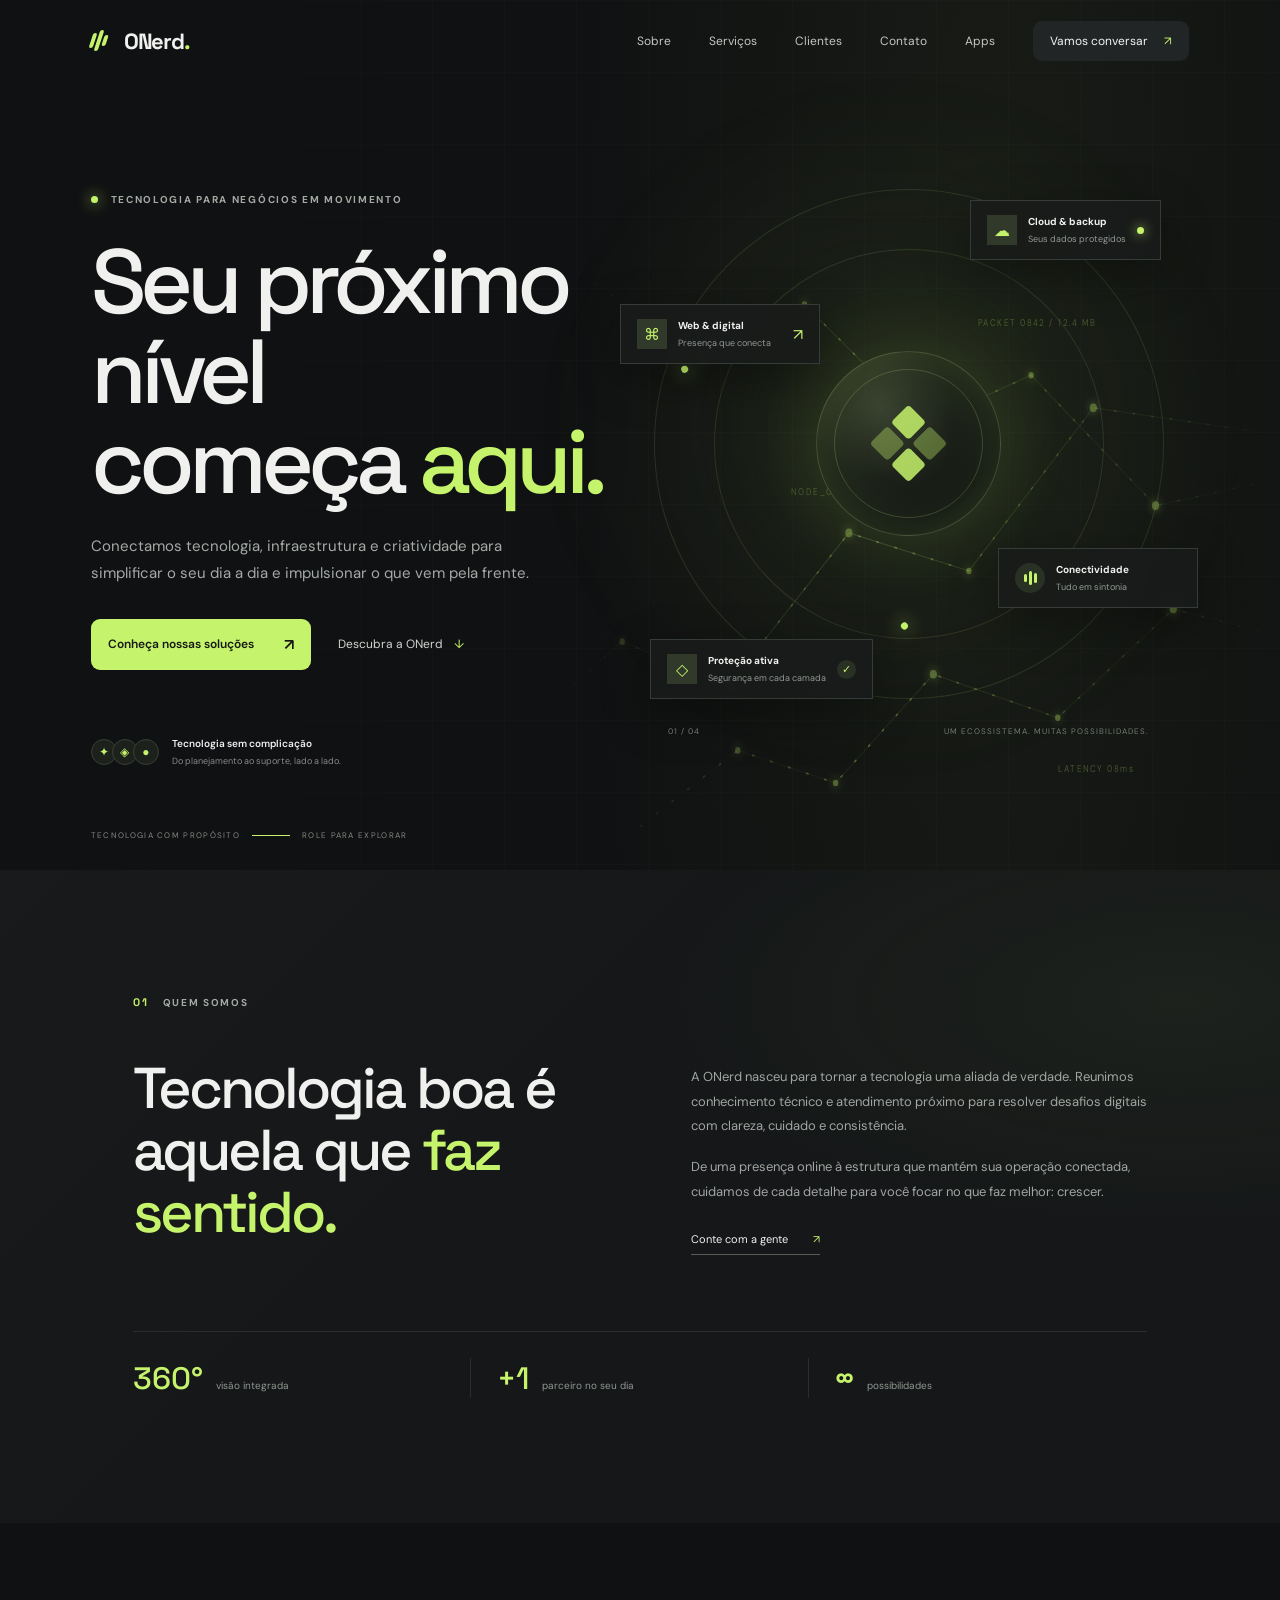
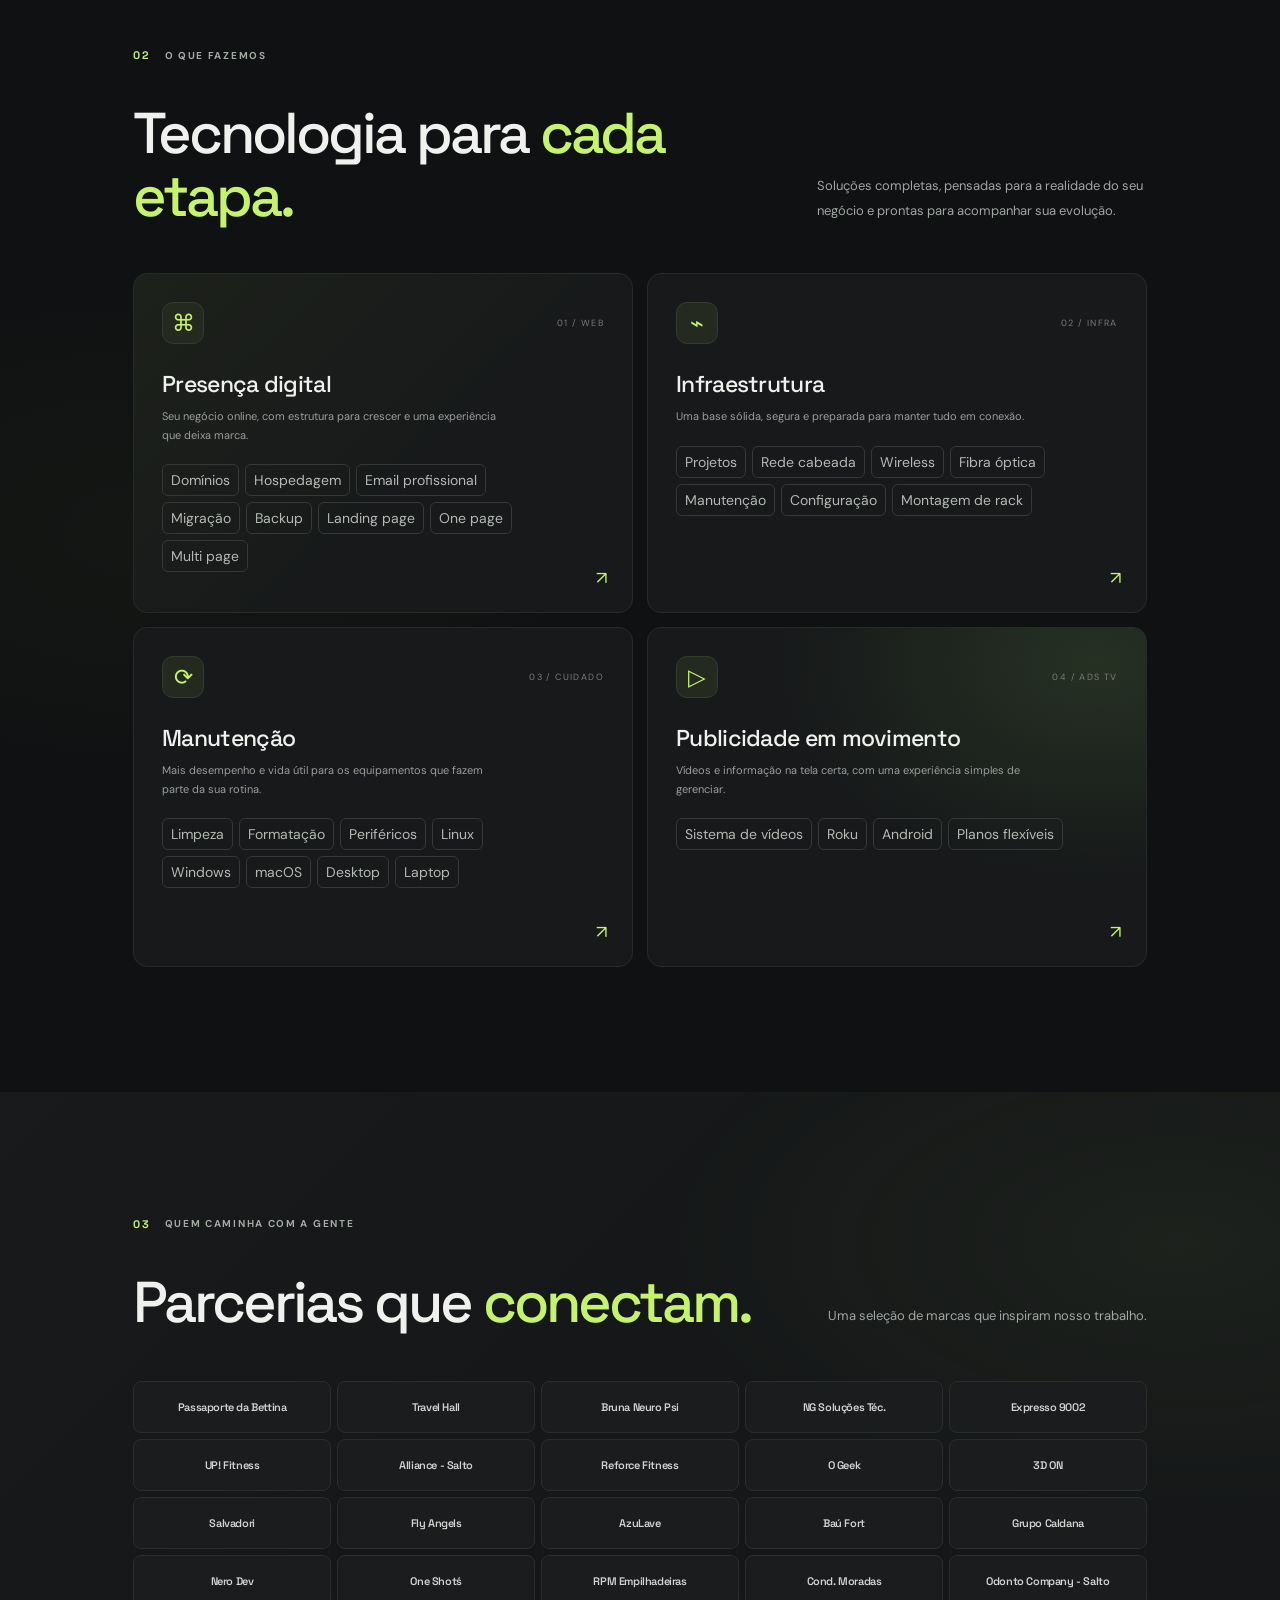
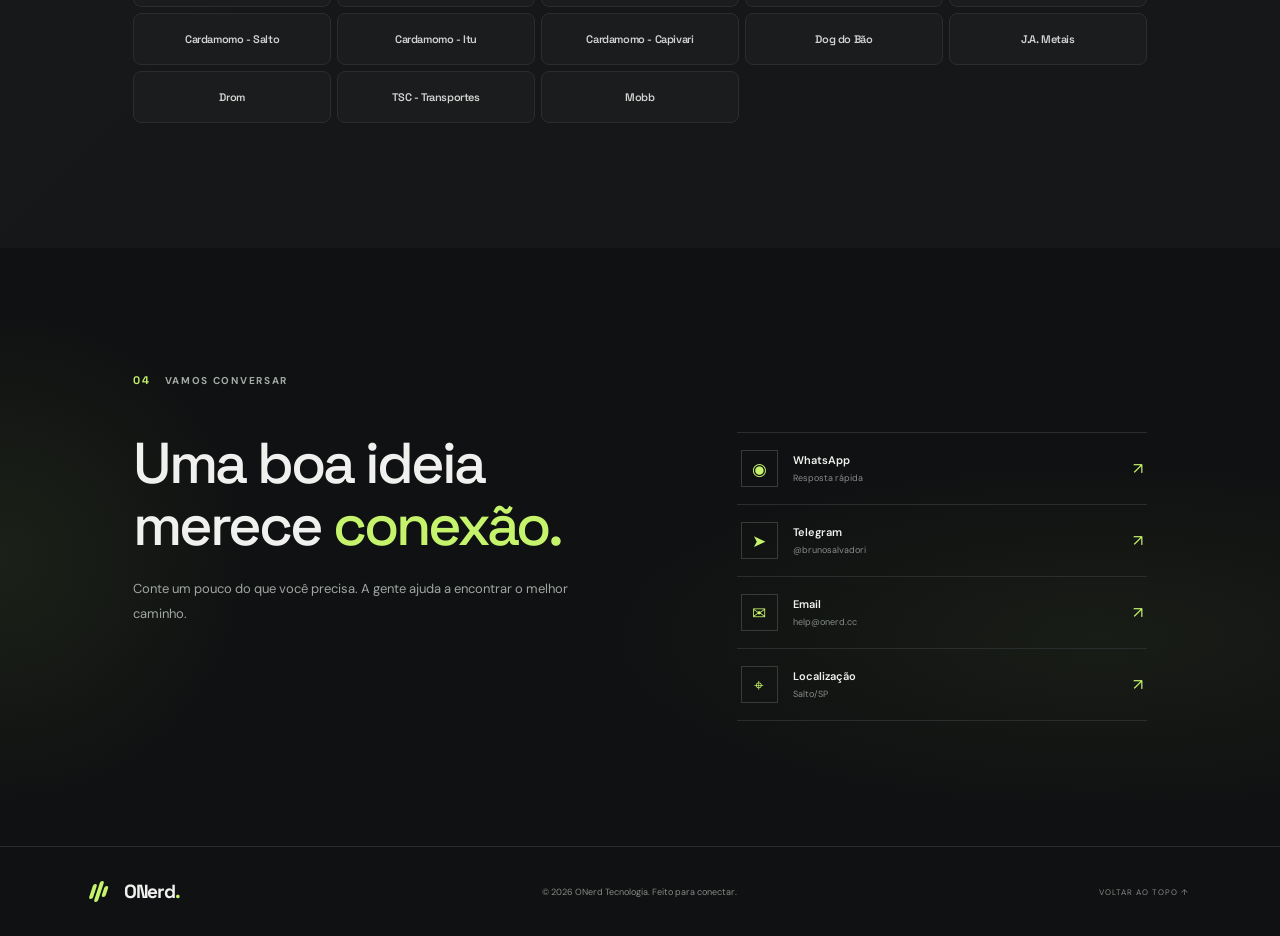
==== index.html @ a885a253 "." ====
<!doctype html>
<html lang="pt-BR">
<head>
  <meta charset="utf-8">
  <meta name="viewport" content="width=device-width, initial-scale=1">
  <meta name="theme-color" content="#101112">
  <meta name="description" content="ONerd conecta tecnologia, infraestrutura e criatividade para impulsionar o seu negócio.">
  <title>ONerd — tecnologia que move</title>
  <link rel="preconnect" href="https://fonts.googleapis.com">
  <link rel="preconnect" href="https://fonts.gstatic.com" crossorigin>
  <link href="https://fonts.googleapis.com/css2?family=DM+Sans:wght@400;500;600;700&family=Space+Grotesk:wght@400;500;600;700&display=swap" rel="stylesheet">
  <link rel="stylesheet" href="styles.css">
</head>
<body>
  <header class="header" id="topo">
    <a class="brand" href="#topo" aria-label="ONerd, início"><span class="brand-mark"><i></i><i></i><i></i></span><span>ONerd<span class="brand-dot">.</span></span></a>
    <button class="menu-toggle" aria-label="Abrir menu" aria-expanded="false"><span></span><span></span></button>
    <nav class="nav" aria-label="Navegação principal">
      <a href="#sobre">Sobre</a><a href="#servicos">Serviços</a><a href="#clientes">Clientes</a><a href="#contato">Contato</a><a href="apps.html">Apps</a>
      <a class="nav-cta" href="#contato">Vamos conversar <span>↗</span></a>
    </nav>
  </header>

  <main>
    <section class="hero">
      <div class="hero-grid"></div><div class="hero-glow"></div>
      <div class="hero-data" aria-hidden="true">
        <svg viewBox="0 0 1440 800" preserveAspectRatio="none">
          <defs><linearGradient id="data-line" x1="0" x2="1"><stop offset="0" stop-color="#c5f36b" stop-opacity="0"/><stop offset=".48" stop-color="#c5f36b" stop-opacity=".7"/><stop offset="1" stop-color="#c5f36b" stop-opacity="0"/></linearGradient></defs>
          <path class="data-path path-a" d="M560 690 L700 590 L820 630 L955 490 L1090 525 L1230 375 L1440 400"/>
          <path class="data-path path-b" d="M650 250 L790 330 L905 280 L1040 390 L1160 345 L1300 465 L1440 440"/>
          <path class="data-path path-c" d="M720 760 L830 690 L940 720 L1050 620 L1190 660 L1320 560 L1440 585"/>
          <path class="data-path data-dash" d="M560 690 L700 590 L820 630 L955 490 L1090 525 L1230 375 L1440 400 M650 250 L790 330 L905 280 L1040 390 L1160 345 L1300 465 L1440 440 M720 760 L830 690 L940 720 L1050 620 L1190 660 L1320 560 L1440 585"/>
          <g class="data-nodes"><circle cx="700" cy="590" r="3"/><circle cx="820" cy="630" r="3"/><circle cx="955" cy="490" r="4"/><circle cx="1090" cy="525" r="3"/><circle cx="1230" cy="375" r="4"/><circle cx="790" cy="330" r="3"/><circle cx="905" cy="280" r="3"/><circle cx="1040" cy="390" r="4"/><circle cx="1160" cy="345" r="3"/><circle cx="1300" cy="465" r="4"/><circle cx="830" cy="690" r="3"/><circle cx="940" cy="720" r="3"/><circle cx="1050" cy="620" r="4"/><circle cx="1190" cy="660" r="3"/><circle cx="1320" cy="560" r="4"/></g>
          <text x="1100" y="300">PACKET 0842  /  12.4 MB</text><text x="890" y="455">NODE_07  •  CONNECTED</text><text x="1190" y="710">LATENCY  08ms</text>
        </svg>
      </div>
      <div class="hero-content">
        <div class="eyebrow"><span class="live-dot"></span> TECNOLOGIA PARA NEGÓCIOS EM MOVIMENTO</div>
        <h1>Seu próximo nível<br>começa <span>aqui.</span></h1>
        <p>Conectamos tecnologia, infraestrutura e criatividade para simplificar o seu dia a dia e impulsionar o que vem pela frente.</p>
        <div class="hero-actions"><a class="button button-primary" href="#servicos">Conheça nossas soluções <span>↗</span></a><a class="text-link" href="#sobre">Descubra a ONerd <span>↓</span></a></div>
        <div class="hero-proof"><div class="avatar-stack"><span>✦</span><span>◈</span><span>●</span></div><div><strong>Tecnologia sem complicação</strong><small>Do planejamento ao suporte, lado a lado.</small></div></div>
      </div>
      <div class="hero-visual" aria-hidden="true">
        <div class="orbit orbit-one"></div><div class="orbit orbit-two"></div>
        <div class="visual-core"><div class="core-ring"></div><div class="core-symbol"><i></i><i></i><i></i><i></i></div></div>
        <div class="float-card card-web"><div class="mini-icon">⌘</div><div><b>Web & digital</b><small>Presença que conecta</small></div><span class="card-arrow">↗</span></div>
        <div class="float-card card-network"><div class="signal"><i></i><i></i><i></i></div><div><b>Conectividade</b><small>Tudo em sintonia</small></div></div>
        <div class="float-card card-cloud"><div class="mini-icon">☁</div><div><b>Cloud & backup</b><small>Seus dados protegidos</small></div><span class="status-dot"></span></div>
        <div class="float-card card-security"><div class="mini-icon">◇</div><div><b>Proteção ativa</b><small>Segurança em cada camada</small></div><span class="status-check">✓</span></div>
        <div class="visual-caption"><span>01 / 04</span><span>UM ECOSSISTEMA. MUITAS POSSIBILIDADES.</span></div>
      </div>
      <div class="hero-bottom"><span>TECNOLOGIA COM PROPÓSITO</span><span class="scroll-line"></span><span>ROLE PARA EXPLORAR</span></div>
    </section>

    <section class="about section" id="sobre">
      <div class="section-kicker"><span>01</span> QUEM SOMOS</div>
      <div class="about-layout"><div><h2>Tecnologia boa é aquela que <em>faz sentido.</em></h2></div><div class="about-copy"><p>A ONerd nasceu para tornar a tecnologia uma aliada de verdade. Reunimos conhecimento técnico e atendimento próximo para resolver desafios digitais com clareza, cuidado e consistência.</p><p>De uma presença online à estrutura que mantém sua operação conectada, cuidamos de cada detalhe para você focar no que faz melhor: crescer.</p><a class="under-link" href="#contato">Conte com a gente <span>↗</span></a></div></div>
      <div class="stats"><div><strong>360°</strong><span>visão integrada</span></div><div><strong>+1</strong><span>parceiro no seu dia</span></div><div><strong>∞</strong><span>possibilidades</span></div></div>
    </section>

    <section class="services section" id="servicos">
      <div class="section-kicker"><span>02</span> O QUE FAZEMOS</div>
      <div class="section-heading"><h2>Tecnologia para <em>cada etapa.</em></h2><p>Soluções completas, pensadas para a realidade do seu negócio e prontas para acompanhar sua evolução.</p></div>
      <div class="service-grid">
        <article class="service-card service-featured"><div class="service-top"><span class="service-icon">⌘</span><span class="service-index">01 / WEB</span></div><h3>Presença digital</h3><p>Seu negócio online, com estrutura para crescer e uma experiência que deixa marca.</p><div class="tag-list"><span>Domínios</span><span>Hospedagem</span><span>Email profissional</span><span>Migração</span><span>Backup</span><span>Landing page</span><span>One page</span><span>Multi page</span></div><a href="web.html" aria-label="Saiba mais sobre presença digital">↗</a></article>
        <article class="service-card"><div class="service-top"><span class="service-icon">⌁</span><span class="service-index">02 / INFRA</span></div><h3>Infraestrutura</h3><p>Uma base sólida, segura e preparada para manter tudo em conexão.</p><div class="tag-list"><span>Projetos</span><span>Rede cabeada</span><span>Wireless</span><span>Fibra óptica</span><span>Manutenção</span><span>Configuração</span><span>Montagem de rack</span></div><a href="infra.html" aria-label="Saiba mais sobre infraestrutura">↗</a></article>
        <article class="service-card"><div class="service-top"><span class="service-icon">⟳</span><span class="service-index">03 / CUIDADO</span></div><h3>Manutenção</h3><p>Mais desempenho e vida útil para os equipamentos que fazem parte da sua rotina.</p><div class="tag-list"><span>Limpeza</span><span>Formatação</span><span>Periféricos</span><span>Linux</span><span>Windows</span><span>macOS</span><span>Desktop</span><span>Laptop</span></div><a href="manutencao.html" aria-label="Saiba mais sobre manutenção">↗</a></article>
        <article class="service-card service-media"><div class="service-top"><span class="service-icon">▷</span><span class="service-index">04 / ADS TV</span></div><h3>Publicidade em movimento</h3><p>Vídeos e informação na tela certa, com uma experiência simples de gerenciar.</p><div class="tag-list"><span>Sistema de vídeos</span><span>Roku</span><span>Android</span><span>Planos flexíveis</span></div><a href="ads-tv.html" aria-label="Saiba mais sobre publicidade em movimento">↗</a></article>
      </div>
    </section>

    <section class="clients section" id="clientes">
      <div class="section-kicker"><span>03</span> QUEM CAMINHA COM A GENTE</div>
      <div class="clients-heading"><h2>Parcerias que <em>conectam.</em></h2><p>Uma seleção de marcas que inspiram nosso trabalho.</p></div>
      <div class="client-grid" aria-label="Empresas parceiras">
        <a class="client-name" href="#">Passaporte da Bettina</a><a class="client-name" href="#">Travel Hall</a><a class="client-name" href="#">Bruna Neuro Psi</a><a class="client-name" href="#">NG Soluções Téc.</a>
        <a class="client-name" href="#">Expresso 9002</a><a class="client-name" href="#">UP! Fitness</a><a class="client-name" href="#">Alliance - Salto</a><a class="client-name" href="#">Reforce Fitness</a>
        <a class="client-name" href="#">O Geek</a><a class="client-name" href="#">3D ON</a><a class="client-name" href="#">Salvadori</a><a class="client-name" href="#">Fly Angels</a>
        <a class="client-name" href="#">AzuLave</a><a class="client-name" href="#">Baú Fort</a><a class="client-name" href="#">Grupo Caldana</a><a class="client-name" href="#">Nero Dev</a>
        <a class="client-name" href="#">One Shotś</a><a class="client-name" href="#">RPM Empilhadeiras</a><a class="client-name" href="#">Cond. Moradas</a><a class="client-name" href="#">Odonto Company - Salto</a>
        <a class="client-name" href="#">Cardamomo - Salto</a><a class="client-name" href="#">Cardamomo - Itu</a><a class="client-name" href="#">Cardamomo - Capivari</a><a class="client-name" href="#">Dog do Bão</a>
        <a class="client-name" href="#">J.A. Metais</a><a class="client-name" href="#">Drom</a><a class="client-name" href="#">TSC - Transportes</a><a class="client-name" href="#">Mobb</a>
      </div>
    </section>

    <section class="contact section" id="contato">
      <div class="contact-glow"></div><div class="section-kicker"><span>04</span> VAMOS CONVERSAR</div>
      <div class="contact-layout"><div><h2>Uma boa ideia<br>merece <em>conexão.</em></h2><p>Conte um pouco do que você precisa. A gente ajuda a encontrar o melhor caminho.</p></div><div class="contact-links">
        <a href="https://wa.me/5511983392304" target="_blank" rel="noreferrer"><span class="contact-icon">◉</span><span><b>WhatsApp</b><small>Resposta rápida</small></span><i>↗</i></a>
        <a href="https://t.me/brunosalvadori" target="_blank" rel="noreferrer"><span class="contact-icon">➤</span><span><b>Telegram</b><small>@brunosalvadori</small></span><i>↗</i></a>
        <a href="mailto:help@onerd.cc"><span class="contact-icon">✉</span><span><b>Email</b><small>help@onerd.cc</small></span><i>↗</i></a>
        <a href="https://www.google.com/maps/search/?api=1&amp;query=Salto%2C%20SP" target="_blank" rel="noreferrer"><span class="contact-icon">⌖</span><span><b>Localização</b><small>Salto/SP</small></span><i>↗</i></a>
      </div></div>
    </section>
  </main>
  <button class="back-to-top" type="button" aria-label="Voltar ao topo" title="Voltar ao topo">↑</button>
  <footer class="footer"><a class="brand" href="#topo"><span class="brand-mark"><i></i><i></i><i></i></span><span>ONerd<span class="brand-dot">.</span></span></a><span>© <span id="year"></span> ONerd Tecnologia. Feito para conectar.</span><a href="#topo" class="back-top">VOLTAR AO TOPO ↑</a></footer>
  <script src="script.js"></script>
</body>
</html>
---- styles.css ----
@import url('https://fonts.googleapis.com/css2?family=DM+Sans:wght@400;500;600;700&family=Space+Grotesk:wght@400;500;600;700&display=swap');
:root{--bg:#101112;--panel:#17191a;--text:#f0f1ee;--muted:#929694;--line:#2a2d2e;--accent:#c5f36b;--font:'DM Sans',sans-serif;--display:'Space Grotesk',sans-serif}*{box-sizing:border-box}html{scroll-behavior:smooth;scroll-padding-top:90px}body{margin:0;background:var(--bg);color:var(--text);font-family:var(--font);-webkit-font-smoothing:antialiased}a{color:inherit;text-decoration:none}.header{height:82px;padding:0 7.1%;display:flex;align-items:center;justify-content:space-between;border-bottom:1px solid rgba(255,255,255,.07);position:absolute;top:0;left:0;width:100%;z-index:10}.brand{font-family:var(--display);font-size:22px;font-weight:700;letter-spacing:-1.2px;display:flex;align-items:center;gap:10px}.brand-dot{color:var(--accent)}.brand-mark{width:23px;height:23px;display:flex;align-items:center;gap:2px;transform:skew(-18deg)}.brand-mark i{background:var(--accent);height:15px;width:4px;border-radius:4px}.brand-mark i:nth-child(2){height:21px}.brand-mark i:nth-child(3){height:11px}.nav{display:flex;align-items:center;gap:38px;font-size:12px;color:#c4c6c3}.nav>a:not(.nav-cta):hover,.text-link:hover{color:var(--accent)}.nav-cta{background:#222526;padding:12px 17px;border-radius:3px;color:#f4f5f2}.nav-cta span{color:var(--accent);margin-left:13px}.menu-toggle{display:none}.hero{min-height:760px;height:min(870px,100vh);max-height:920px;position:relative;overflow:hidden;padding:180px 7.1% 90px;display:flex;align-items:center}.hero-grid{position:absolute;inset:0;background-image:linear-gradient(rgba(255,255,255,.022) 1px,transparent 1px),linear-gradient(90deg,rgba(255,255,255,.022) 1px,transparent 1px);background-size:72px 72px;mask-image:linear-gradient(90deg,transparent,#000 40%,#000)}.hero-glow{position:absolute;width:700px;height:700px;right:3%;top:9%;background:radial-gradient(circle,rgba(168,217,88,.12),rgba(97,127,59,.055) 35%,transparent 70%);filter:blur(20px)}.hero-content{position:relative;z-index:2;width:53%;max-width:700px}.eyebrow,.section-kicker{font-size:10px;letter-spacing:1.7px;font-weight:700;color:#a4aaa4}.live-dot{display:inline-block;width:7px;height:7px;background:var(--accent);border-radius:50%;margin-right:9px;box-shadow:0 0 14px var(--accent)}h1,h2,h3,p{margin-top:0}h1,h2,h3{font-family:var(--display)}h1{font-size:clamp(56px,7.1vw,96px);letter-spacing:-6px;line-height:.99;font-weight:500;margin:32px 0 25px}h1 span,h2 em{color:var(--accent);font-style:normal} .hero-content>p{max-width:465px;color:#a5aaa7;font-size:15px;line-height:1.8}.hero-actions{display:flex;align-items:center;gap:27px;margin-top:32px}.button{display:inline-flex;align-items:center;gap:30px;padding:15px 17px;font-size:12px;font-weight:600}.button-primary{background:var(--accent);color:#161915;border-radius:2px}.button-primary span{font-size:16px}.text-link{font-size:12px;color:#d2d5d2}.text-link span{margin-left:8px;color:var(--accent)}.hero-proof{display:flex;align-items:center;gap:13px;margin-top:67px}.avatar-stack{display:flex}.avatar-stack span{width:26px;height:26px;border:1px solid #3a4037;background:#1d211b;border-radius:50%;margin-left:-5px;display:grid;place-items:center;color:var(--accent);font-size:12px}.avatar-stack span:first-child{margin-left:0}.hero-proof strong,.hero-proof small{display:block}.hero-proof strong{font-size:10px;font-weight:600}.hero-proof small{color:#858b86;font-size:9px;margin-top:5px}.hero-visual{position:absolute;right:5.5%;top:16%;width:47%;height:70%;display:grid;place-items:center}.orbit{position:absolute;border:1px solid rgba(196,236,134,.12);border-radius:50%;transform:rotate(-24deg)}.orbit-one{width:min(40vw,510px);height:min(40vw,510px)}.orbit-two{width:min(31vw,390px);height:min(31vw,390px);transform:rotate(50deg)}.orbit-one:before,.orbit-two:before{content:"";position:absolute;width:7px;height:7px;background:var(--accent);border-radius:50%;box-shadow:0 0 18px var(--accent)}.orbit-one:before{left:15%;top:18%}.orbit-two:before{right:14%;bottom:18%}.visual-core{position:relative;width:185px;height:185px;border-radius:50%;display:grid;place-items:center;background:radial-gradient(circle at 35% 30%,#3a4330,#1c2119 42%,#121513 70%);border:1px solid rgba(211,247,154,.24);box-shadow:0 0 80px rgba(166,211,91,.12),inset 0 0 50px #a0cf5533}.core-ring{position:absolute;inset:17px;border:1px solid rgba(209,240,153,.19);border-radius:50%}.core-symbol{height:55px;width:55px;display:grid;grid-template-columns:repeat(2,1fr);gap:5px;transform:rotate(45deg)}.core-symbol i{background:var(--accent);border-radius:4px;opacity:.85}.core-symbol i:nth-child(2),.core-symbol i:nth-child(3){opacity:.35}.float-card{position:absolute;background:rgba(25,28,27,.92);border:1px solid #353b36;padding:14px 16px;display:flex;align-items:center;gap:11px;min-width:200px;box-shadow:0 15px 50px #0005;backdrop-filter:blur(12px)}.float-card b,.float-card small{display:block}.float-card b{font-size:10px}.float-card small{font-size:9px;color:#929992;margin-top:5px}.mini-icon{width:30px;height:30px;background:#30392a;color:var(--accent);display:grid;place-items:center;font-size:16px}.card-arrow{margin-left:auto;color:var(--accent)}.card-web{top:27%;left:2%}.card-network{right:2%;bottom:23%}.signal{width:30px;height:30px;border-radius:50%;background:#293125;display:flex;align-items:center;justify-content:center;gap:2px}.signal i{width:3px;background:var(--accent);border-radius:3px;height:8px}.signal i:nth-child(2){height:14px}.signal i:nth-child(3){height:10px}.visual-caption{position:absolute;bottom:2%;width:80%;display:flex;justify-content:space-between;color:#737a73;font-size:8px;letter-spacing:1px}.hero-bottom{position:absolute;bottom:30px;left:7.1%;display:flex;gap:12px;align-items:center;font-size:8px;letter-spacing:1.3px;color:#838983}.scroll-line{height:1px;width:38px;background:var(--accent)}.section{padding:125px 10.4%;position:relative}.section-kicker{display:flex;align-items:center;gap:14px}.section-kicker span{color:var(--accent);font-family:var(--display);font-size:11px}.about{background:#151718}.about-layout{display:grid;grid-template-columns:1fr 1fr;gap:10%;margin-top:48px}.about h2,.section-heading h2,.clients h2,.contact h2{font-size:clamp(38px,4.5vw,59px);letter-spacing:-3px;line-height:1.08;font-weight:500;margin:0}.about-copy{padding-top:8px}.about-copy p,.section-heading p,.clients-heading p,.contact-layout>div>p{font-size:13px;line-height:1.9;color:#a0a6a1;max-width:480px}.about-copy p+p{margin-top:16px}.under-link{display:inline-flex;gap:25px;margin-top:15px;font-size:11px;border-bottom:1px solid #555c54;padding-bottom:8px}.under-link span{color:var(--accent)}.stats{display:flex;gap:0;border-top:1px solid var(--line);margin-top:76px;padding-top:26px}.stats>div{width:33.33%;display:flex;align-items:baseline;gap:13px;border-right:1px solid var(--line);padding-left:26px}.stats>div:first-child{padding-left:0}.stats>div:last-child{border:0}.stats strong{font:500 31px var(--display);color:var(--accent)}.stats span{font-size:10px;color:#919791}.services{background:#101112}.section-heading{display:flex;justify-content:space-between;align-items:end;margin:40px 0 46px}.section-heading p{max-width:330px;margin-bottom:3px}.service-grid{display:grid;grid-template-columns:repeat(2,1fr);gap:14px}.service-card{min-height:340px;background:#17191a;border:1px solid #272a2b;padding:28px;position:relative;transition:transform .25s,border-color .25s}.service-card:hover{transform:translateY(-4px);border-color:#65734d}.service-featured{background:linear-gradient(135deg,#1d211b,#17191a 62%)}.service-top{display:flex;align-items:center;justify-content:space-between}.service-icon{font-size:23px;color:var(--accent);width:42px;height:42px;display:grid;place-items:center;background:#252a21;border:1px solid #343c2d}.service-index{font-size:9px;letter-spacing:1.4px;color:#777e77}.service-card h3{font-size:23px;font-weight:500;letter-spacing:-.7px;margin:25px 0 8px}.service-card>p{font-size:11px;line-height:1.7;color:#999f99;max-width:350px;margin-bottom:20px}.tag-list{display:flex;flex-wrap:wrap;gap:6px;max-width:430px;padding-right:28px}.tag-list span{font-size:9px;color:#b4b9b3;border:1px solid #343838;padding:6px 8px;border-radius:2px}.service-card>a{position:absolute;right:25px;bottom:22px;color:var(--accent);font-size:18px}.service-media{background:radial-gradient(ellipse at 90% 10%,#263123,#17191a 50%)}.clients{background:#151718}.clients-heading{display:flex;justify-content:space-between;align-items:end;margin:40px 0 48px}.clients-heading p{margin-bottom:4px}.client-grid{display:grid;grid-template-columns:repeat(6,1fr);gap:12px}.client-logo{height:128px;background:#1c1e1f;border:1px solid #2a2d2e;display:flex;flex-direction:column;align-items:center;justify-content:center;gap:11px;color:#d1d4d1;transition:background .2s,transform .2s}.client-logo:hover{background:#242726;transform:translateY(-3px)}.client-logo b{font:600 14px var(--display);letter-spacing:-.5px}.client-logo b span{color:#8d9589;font-weight:400}.client-symbol{font-size:27px;color:#bfe779;line-height:1}.client-sun{color:#e2c17c}.client-ring{color:#b0b9d3}.client-wave{color:#9bd9d1}.client-cross{color:#eca5a4}.sample-note{font-size:9px;color:#747b75;text-align:right;margin:14px 0 0}.contact{overflow:hidden;background:#101112}.contact-glow{position:absolute;width:500px;height:500px;left:-250px;top:10%;background:radial-gradient(circle,#a4db5c14,transparent 70%)}.contact-layout{display:grid;grid-template-columns:1fr .85fr;gap:12%;margin-top:45px;position:relative}.contact-layout>div>p{margin-top:21px}.contact-links{border-top:1px solid var(--line)}.contact-links>a{display:flex;align-items:center;gap:15px;padding:17px 4px;border-bottom:1px solid var(--line);transition:padding .2s}.contact-links>a:hover{padding-left:10px}.contact-icon{width:37px;height:37px;border:1px solid #373c37;color:var(--accent);display:grid;place-items:center;font-size:17px}.contact-links b,.contact-links small{display:block}.contact-links b{font-size:11px;font-weight:600}.contact-links small{font-size:9px;color:#878d87;margin-top:5px}.contact-links i{font-style:normal;margin-left:auto;color:var(--accent)}.footer{border-top:1px solid var(--line);min-height:90px;padding:20px 7.1%;display:flex;align-items:center;justify-content:space-between;color:#858b85;font-size:9px}.footer .brand{color:var(--text);font-size:19px}.back-top{letter-spacing:1px;font-size:8px}.back-top:hover{color:var(--accent)}
@media(max-width:900px){.header{padding:0 5%}.hero{padding-left:6%;padding-right:6%;min-height:760px}.hero-content{width:56%}.hero-visual{right:0;width:47%}.float-card{min-width:170px;padding:11px}.card-web{left:-4%}.card-network{right:-1%}.section{padding:100px 7%}.client-grid{grid-template-columns:repeat(3,1fr)}.nav{gap:22px}}
@media(max-width:650px){.header{height:70px}.menu-toggle{display:flex;border:0;background:none;flex-direction:column;gap:5px;padding:8px;z-index:12}.menu-toggle span{width:22px;height:1px;background:#eee}.nav{display:none;position:absolute;top:69px;left:0;width:100%;background:#151718;border-bottom:1px solid var(--line);padding:24px 7%;align-items:stretch;flex-direction:column;gap:22px}.nav.open{display:flex}.nav-cta{align-self:flex-start}.hero{height:auto;min-height:850px;padding:142px 7% 90px;display:block}.hero-content{width:100%}h1{font-size:60px;letter-spacing:-4px;margin:26px 0 20px}.hero-content>p{font-size:13px;max-width:390px}.hero-actions{gap:17px;flex-wrap:wrap}.button{gap:15px;padding:14px 12px;font-size:10px}.text-link{font-size:10px}.hero-proof{margin-top:34px}.hero-visual{top:auto;bottom:55px;left:0;right:0;width:100%;height:350px}.orbit-one{width:290px;height:290px}.orbit-two{width:220px;height:220px}.visual-core{width:130px;height:130px}.core-symbol{width:42px;height:42px}.card-web{top:16%;left:5%}.card-network{right:4%;bottom:18%}.float-card{min-width:150px}.visual-caption{bottom:0;width:80%}.hero-bottom{display:none}.section{padding:78px 7%}.about-layout,.contact-layout{grid-template-columns:1fr;gap:26px;margin-top:32px}.about h2,.section-heading h2,.clients h2,.contact h2{font-size:43px;letter-spacing:-2.4px}.section-heading,.clients-heading{display:block;margin:30px 0}.section-heading p,.clients-heading p{margin:16px 0 0}.stats{margin-top:46px}.stats>div{display:block;padding-left:14px}.stats strong{font-size:25px}.stats span{display:block;font-size:8px;margin-top:5px}.service-grid{grid-template-columns:1fr}.service-card{min-height:320px;padding:23px}.client-grid{grid-template-columns:repeat(2,1fr);gap:9px}.client-logo{height:108px}.sample-note{text-align:left}.contact-layout{gap:35px}.footer{padding:20px 7%;flex-wrap:wrap;gap:14px}.footer>span{order:3;width:100%;text-align:center}.footer .brand{font-size:18px}}
@media(prefers-reduced-motion:reduce){html{scroll-behavior:auto}*,*:before,*:after{transition:none!important}}
/* Faixa contínua de parcerias: a cópia duplicada permite um loop sem intervalo. */
.client-marquee{overflow:hidden;position:relative;width:100%;mask-image:linear-gradient(90deg,transparent,#000 5%,#000 95%,transparent)}
.client-track{display:flex;width:max-content;animation:client-scroll 34s linear infinite;will-change:transform}
.client-group{display:flex;flex:none;gap:12px;padding-right:12px}
.client-group .client-logo{flex:0 0 150px;height:128px}
.client-logo:hover{background:#1c1e1f;transform:none}
@keyframes client-scroll{to{transform:translateX(-50%)}}

/* Textura e luz ambiente sutis para dar profundidade aos fundos. */
body{background-image:radial-gradient(ellipse at 78% 7%,rgba(159,207,83,.055),transparent 30%),radial-gradient(ellipse at 4% 48%,rgba(121,139,105,.035),transparent 27%)}
.hero-grid{opacity:.65}
.about,.clients{background-image:radial-gradient(ellipse at 92% 20%,rgba(172,214,111,.055),transparent 32%),linear-gradient(135deg,rgba(255,255,255,.012),transparent 45%)}
.services{background-image:radial-gradient(ellipse at 12% 52%,rgba(149,188,87,.035),transparent 28%)}
.contact{background-image:radial-gradient(ellipse at 86% 65%,rgba(158,207,89,.06),transparent 32%)}

/* Resposta visual clara para botões, links e navegação por teclado. */
.button,.nav-cta,.contact-links>a,.service-card>a,.under-link{transition:transform .22s ease,background-color .22s ease,color .22s ease,border-color .22s ease,box-shadow .22s ease}
.button-primary{box-shadow:0 0 0 0 rgba(197,243,107,0)}
.button-primary:hover{transform:translateY(-3px);background:#d5ff83;box-shadow:0 9px 30px rgba(178,230,93,.22)}
.button-primary:active{transform:translateY(-1px) scale(.985)}
.nav-cta:hover{background:#30362a;box-shadow:0 5px 20px rgba(0,0,0,.24)}
.contact-links>a:hover .contact-icon{background:#293125;border-color:#63734b}
.contact-links>a:hover>i,.service-card>a:hover{transform:translate(3px,-3px)}
.under-link:hover{color:var(--accent);border-color:var(--accent)}
a:focus-visible,button:focus-visible{outline:2px solid var(--accent);outline-offset:4px}
.service-card{isolation:isolate;overflow:hidden;transition:transform .28s ease,border-color .28s ease,box-shadow .28s ease,background-color .28s ease}
.service-card::before{content:"";position:absolute;z-index:-1;inset:-1px;background:radial-gradient(360px circle at var(--pointer-x,50%) var(--pointer-y,50%),rgba(197,243,107,.13),transparent 58%);opacity:0;transition:opacity .28s ease;pointer-events:none}
.service-card::after{content:"";position:absolute;z-index:-1;inset:0;background:linear-gradient(120deg,rgba(255,255,255,.045),transparent 42%);opacity:0;transition:opacity .28s ease;pointer-events:none}
.service-card:hover{transform:translateY(-7px);border-color:rgba(197,243,107,.48);box-shadow:0 18px 46px rgba(0,0,0,.28),0 0 28px rgba(197,243,107,.055)}
.service-card:hover::before,.service-card:hover::after{opacity:1}
.service-card .service-icon{transition:transform .28s ease,background-color .28s ease,box-shadow .28s ease}
.service-card:hover .service-icon{transform:translateY(-2px) scale(1.06);background:#303a27;box-shadow:0 0 24px rgba(197,243,107,.12)}
.service-card>a{transition:transform .22s ease,color .22s ease}
@media(hover:none){.service-card:hover{transform:none;box-shadow:none}.service-card:hover::before,.service-card:hover::after{opacity:0}}
.service-card{border-radius:14px}
.service-icon{border-radius:11px}
.button,.nav-cta{border-radius:9px}
.hero-data{position:absolute;inset:0;z-index:1;overflow:hidden;pointer-events:none;opacity:.65;mask-image:linear-gradient(90deg,transparent 35%,#000 66%,#000)}
.hero-data svg{width:100%;height:100%;overflow:visible}
.hero-data .data-path{fill:none;stroke:url(#data-line);stroke-width:1;opacity:.38}
.hero-data .path-a{animation:data-flow 12s linear infinite}
.hero-data .path-b{animation:data-flow 15s linear infinite reverse;opacity:.28}
.hero-data .path-c{animation:data-flow 18s linear infinite;opacity:.22}
.hero-data .data-dash{stroke-width:1.5;stroke-dasharray:3 18;opacity:.8;animation:data-dash 5s linear infinite}
.hero-data .data-nodes circle{fill:#c5f36b;opacity:.55;filter:drop-shadow(0 0 5px #c5f36b);transform-box:fill-box;transform-origin:center;animation:node-pulse 2.8s ease-in-out infinite alternate}
.hero-data .data-nodes circle:nth-child(3n){animation-delay:-1.4s}
.hero-data text{fill:#c5f36b;font:9px 'DM Sans',sans-serif;letter-spacing:2px;opacity:.42;animation:data-label 4s ease-in-out infinite alternate}
.hero-data text:nth-of-type(2){animation-delay:-2s}
.hero-data text:nth-of-type(3){animation-delay:-1s}
.hero-content{z-index:3}
.hero-visual{z-index:2}
@keyframes data-flow{to{stroke-dashoffset:-180}}
@keyframes data-dash{to{stroke-dashoffset:-84}}
@keyframes node-pulse{to{opacity:1;transform:scale(1.8)}}
@keyframes data-label{to{opacity:.8}}
@media(max-width:650px){.hero-data{opacity:.32;mask-image:linear-gradient(180deg,transparent 15%,#000 50%,#000)}.hero-data svg{width:150%;height:70%;position:absolute;right:-20%;bottom:0}}
@media(prefers-reduced-motion:reduce){.hero-data *{animation:none!important}}
.card-cloud{top:10%;right:8%;min-width:185px}
.card-security{bottom:8%;left:7%;min-width:190px}
.status-dot{width:7px;height:7px;margin-left:auto;background:var(--accent);border-radius:50%;box-shadow:0 0 12px var(--accent)}
.status-check{margin-left:auto;width:19px;height:19px;display:grid;place-items:center;border-radius:50%;background:#293125;color:var(--accent);font-size:11px}
@media(max-width:900px) and (min-width:651px){.card-cloud{right:0;top:8%}.card-security{left:0;bottom:7%}}
@media(max-width:650px){.card-cloud,.card-security{display:none}}
.hero-visual .float-card{animation:hero-card-drift 5.7s ease-in-out infinite alternate;will-change:transform}
.hero-visual .card-web{animation-duration:6.8s;animation-delay:-2.1s}
.hero-visual .card-network{animation-duration:5.4s;animation-delay:-.7s;animation-name:hero-card-drift-reverse}
.hero-visual .card-cloud{animation-duration:7.2s;animation-delay:-3.4s;animation-name:hero-card-drift-reverse}
.hero-visual .card-security{animation-duration:6.1s;animation-delay:-1.5s}
@keyframes hero-card-drift{from{transform:translate3d(0,0,0) rotate(0)}to{transform:translate3d(5px,-11px,0) rotate(-1deg)}}
@keyframes hero-card-drift-reverse{from{transform:translate3d(0,0,0) rotate(0)}to{transform:translate3d(-6px,9px,0) rotate(1deg)}}
@media(prefers-reduced-motion:reduce){.hero-visual .float-card{animation:none;will-change:auto}}
.contact-links>a{transition:padding-left .42s cubic-bezier(.22,1,.36,1),background-color .42s ease}
.contact-links .contact-icon,.contact-links>a>i{transition:transform .42s cubic-bezier(.22,1,.36,1),background-color .42s ease,border-color .42s ease,color .42s ease,box-shadow .42s ease}
.contact-links>a:hover .contact-icon{transform:scale(1.06);box-shadow:0 0 20px rgba(197,243,107,.1)}
.contact-links>a:hover>i{transform:translate(3px,-3px)}
.back-to-top{position:fixed;z-index:20;right:28px;bottom:28px;width:48px;height:48px;border:1px solid rgba(197,243,107,.55);border-radius:50%;background:rgba(197,243,107,.94);color:#161915;font:600 22px var(--font);display:grid;place-items:center;cursor:pointer;opacity:0;visibility:hidden;transform:translateY(14px) scale(.92);box-shadow:0 8px 30px rgba(0,0,0,.35);transition:opacity .35s ease,visibility .35s ease,transform .45s cubic-bezier(.22,1,.36,1),box-shadow .3s ease}
.back-to-top.is-visible{opacity:1;visibility:visible;transform:translateY(0) scale(1)}
.back-to-top:hover{box-shadow:0 0 26px rgba(197,243,107,.32);transform:translateY(-4px) scale(1.04)}
@media(max-width:650px){.back-to-top{right:17px;bottom:17px;width:44px;height:44px}}
@media(prefers-reduced-motion:reduce){.back-to-top{transition:none}}
.header{position:fixed;border-bottom-color:transparent;background:rgba(16,17,18,0);backdrop-filter:blur(0);transition:background .4s ease,border-color .4s ease,backdrop-filter .4s ease}
.header.is-scrolled{background:rgba(16,17,18,.82);border-bottom-color:rgba(197,243,107,.22);backdrop-filter:blur(14px)}
.back-to-top{border:2px solid transparent;background:linear-gradient(#c5f36b,#c5f36b) padding-box,conic-gradient(from -90deg,var(--accent) 0deg var(--scroll-progress,0deg),rgba(255,255,255,.2) var(--scroll-progress,0deg) 360deg) border-box}
.tag-list span{font-size:14px}
.service-card .tag-list span{border-radius:6px}
.client-marquee{display:block;overflow:hidden;contain:layout paint}
.client-track{display:flex;flex-wrap:nowrap;width:max-content;min-width:max-content;gap:0}
.client-group{display:flex;flex:0 0 auto;flex-wrap:nowrap;width:max-content;min-width:max-content;gap:12px;padding-right:12px}
.client-group>.client-logo{display:flex;flex:0 0 150px;width:150px;min-width:150px;max-width:150px;box-sizing:border-box}
.client-track{animation-name:client-marquee-loop}
@keyframes client-marquee-loop{to{transform:translate3d(var(--client-loop-distance,-50%),0,0)}}
.client-name{min-height:96px;display:grid;place-items:center;border-bottom:1px solid #343839;color:#d1d4d1;font:600 16px var(--display);letter-spacing:-.4px;text-align:center;transition:color .25s ease,border-color .25s ease}
.client-name:hover{color:var(--accent);border-color:rgba(197,243,107,.55)}
@media(max-width:650px){.client-name{min-height:76px;font-size:14px}}
.client-grid{grid-template-columns:repeat(5,minmax(0,1fr))}
@media(max-width:900px){.client-grid{grid-template-columns:repeat(3,minmax(0,1fr))}}
@media(max-width:650px){.client-grid{grid-template-columns:repeat(2,minmax(0,1fr))}}
.client-grid{gap:4px 8px}
.client-name{min-height:72px}
@media(max-width:650px){.client-name{min-height:62px}}
.client-name{cursor:pointer}
.client-name:focus-visible{outline:2px solid var(--accent);outline-offset:2px}
.client-name{font-size:11px}
.client-name{min-height:52px;padding:10px 12px;border:1px solid #2a2d2e;border-radius:8px;background:#1a1c1d}
.client-name:hover{background:#202421;border-color:rgba(197,243,107,.5)}
.client-grid{gap:6px}
@media(max-width:650px){.client-name{min-height:48px;padding:8px}}
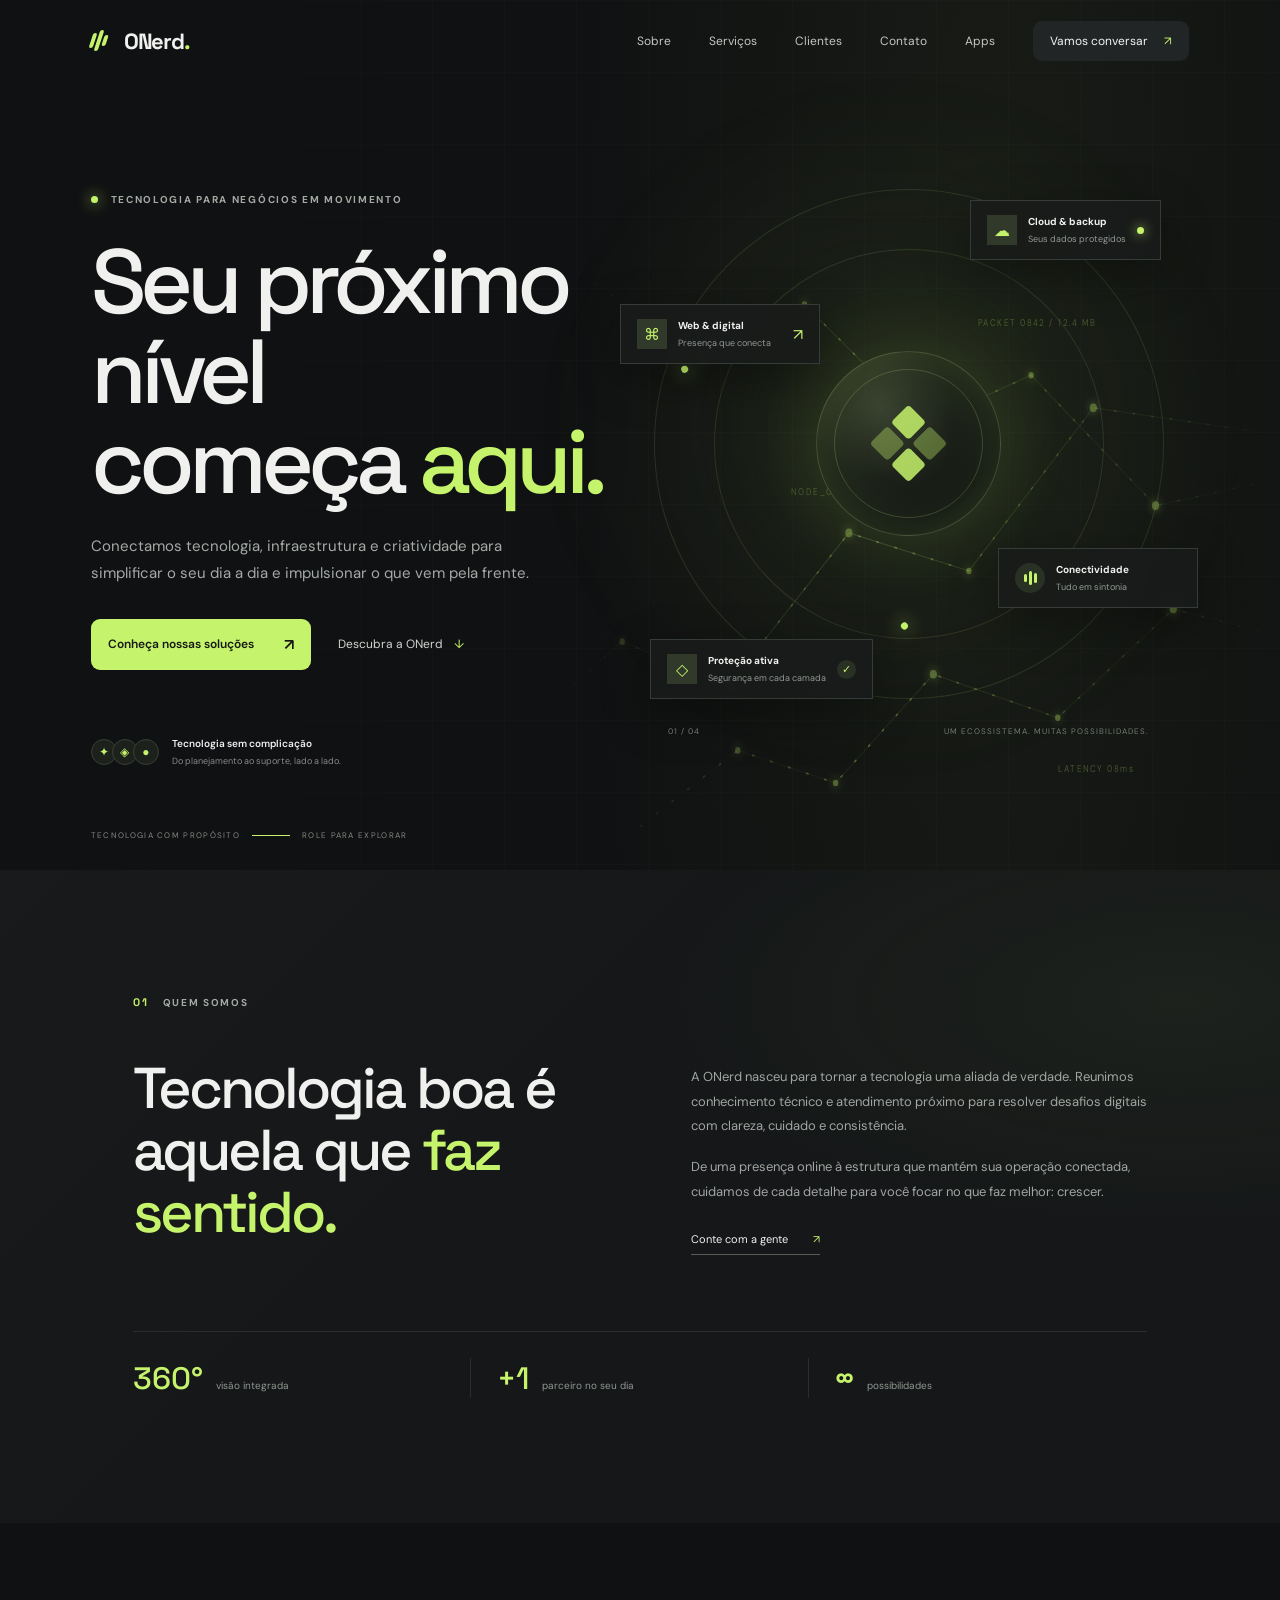
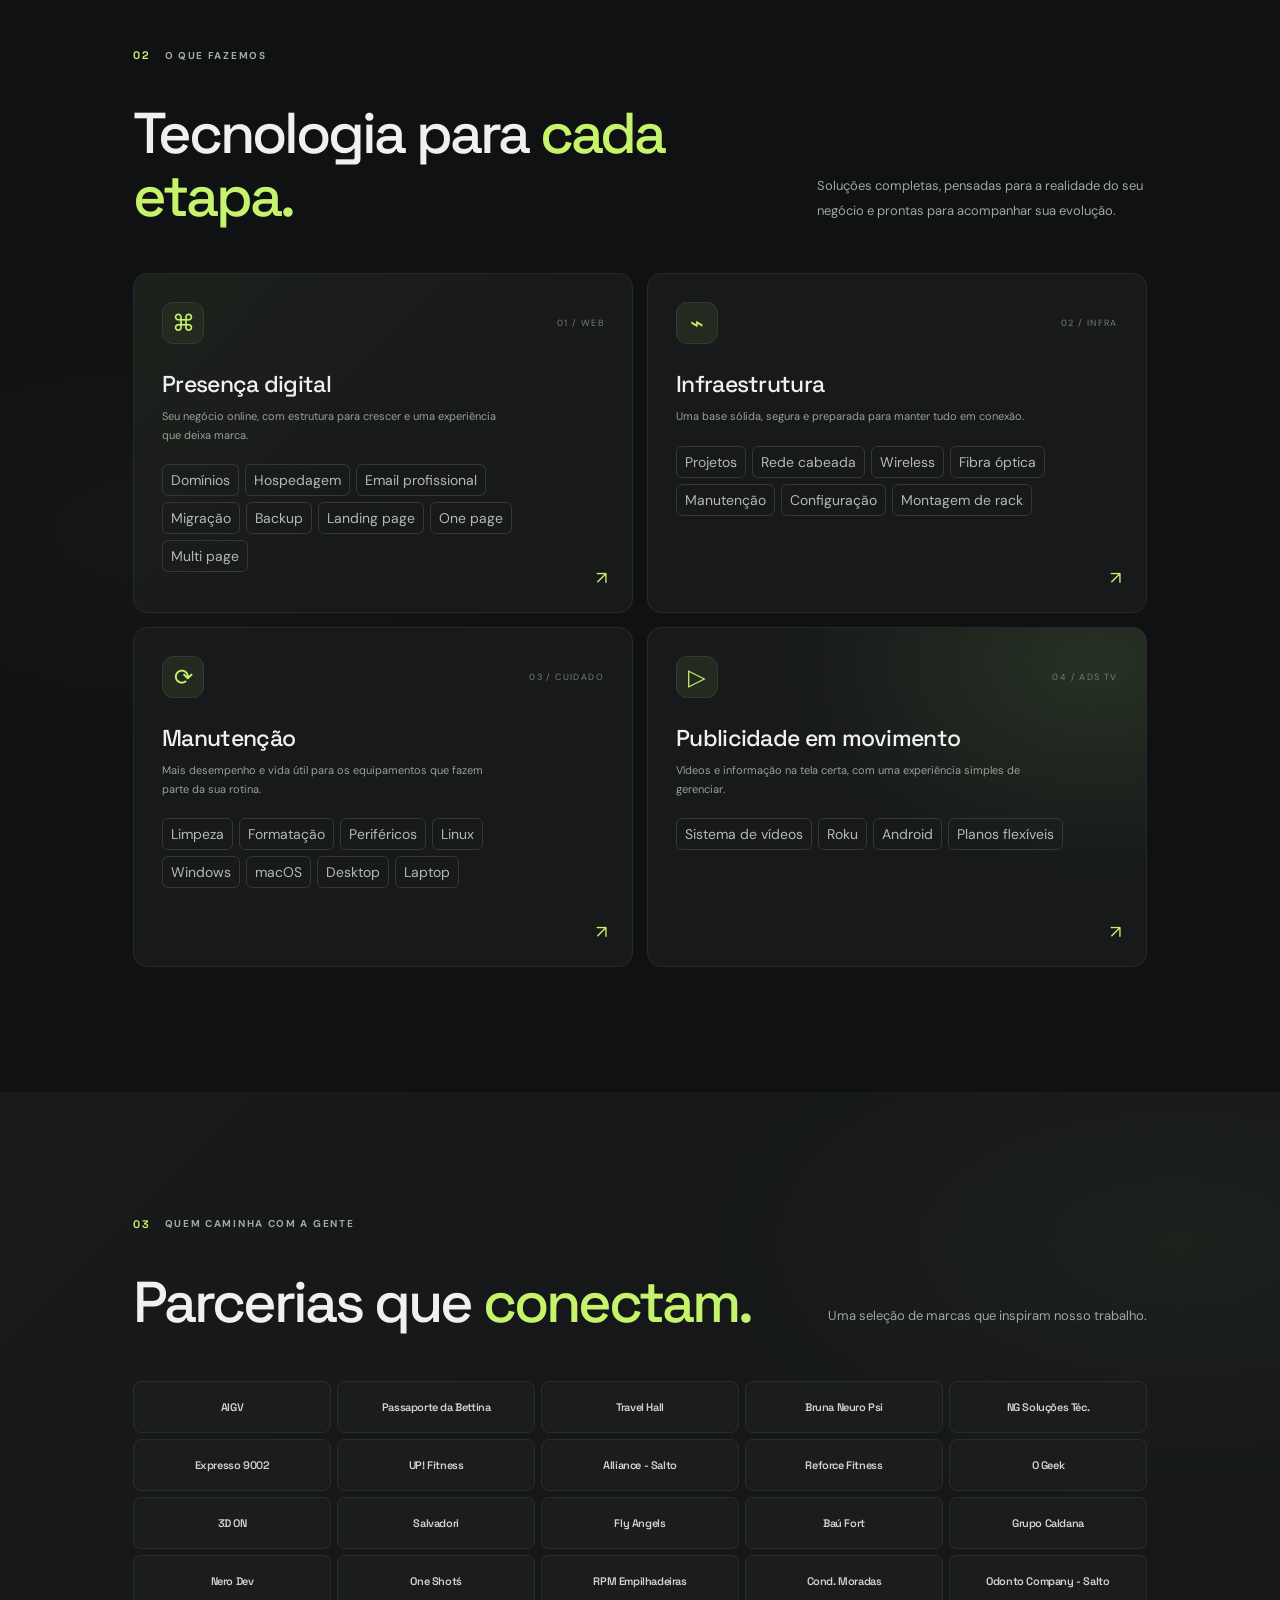
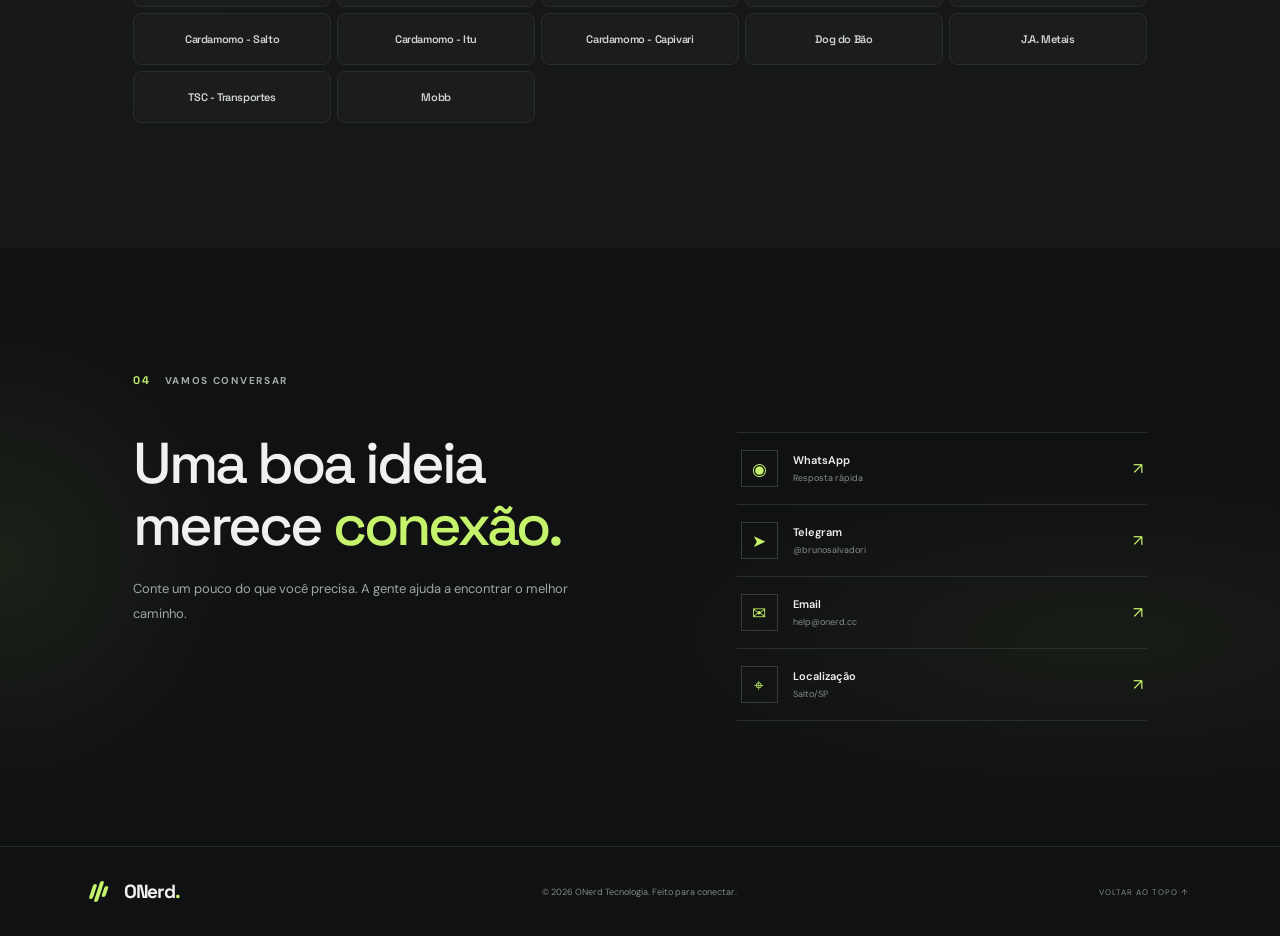
==== commit 9fb80e4a: "Update client links in index.htmllinks parceiros" ====
--- a/index.html
+++ b/index.html
@@ -75,13 +75,14 @@
       <div class="section-kicker"><span>03</span> QUEM CAMINHA COM A GENTE</div>
       <div class="clients-heading"><h2>Parcerias que <em>conectam.</em></h2><p>Uma seleção de marcas que inspiram nosso trabalho.</p></div>
       <div class="client-grid" aria-label="Empresas parceiras">
-        <a class="client-name" href="#">Passaporte da Bettina</a><a class="client-name" href="#">Travel Hall</a><a class="client-name" href="#">Bruna Neuro Psi</a><a class="client-name" href="#">NG Soluções Téc.</a>
-        <a class="client-name" href="#">Expresso 9002</a><a class="client-name" href="#">UP! Fitness</a><a class="client-name" href="#">Alliance - Salto</a><a class="client-name" href="#">Reforce Fitness</a>
-        <a class="client-name" href="#">O Geek</a><a class="client-name" href="#">3D ON</a><a class="client-name" href="#">Salvadori</a><a class="client-name" href="#">Fly Angels</a>
-        <a class="client-name" href="#">AzuLave</a><a class="client-name" href="#">Baú Fort</a><a class="client-name" href="#">Grupo Caldana</a><a class="client-name" href="#">Nero Dev</a>
+        <a class="client-name" href="https://aigv.com.br" target="_blank">AIGV</a>
+        <a class="client-name" href="https://pasaportedabettina.com.br" target="_blank">Passaporte da Bettina</a><a class="client-name" href="https://travelhall.com.br" target="_blank">Travel Hall</a><a class="client-name" href="#">Bruna Neuro Psi</a><a class="client-name" href="#">NG Soluções Téc.</a>
+        <a class="client-name" href="https://expresso9002.com.br" target="_blank">Expresso 9002</a><a class="client-name" href="https://upfitness.com.br" target="_blank">UP! Fitness</a><a class="client-name" href="https://alliancesalto.com.br" target="_blank">Alliance - Salto</a><a class="client-name" href="#">Reforce Fitness</a>
+        <a class="client-name" href="https://ogeek.cc" target="_blank">O Geek</a><a class="client-name" href="#">3D ON</a><a class="client-name" href="#">Salvadori</a><a class="client-name" href="#">Fly Angels</a>
+        <a class="client-name" href="#">Baú Fort</a><a class="client-name" href="#">Grupo Caldana</a><a class="client-name" href="#">Nero Dev</a>
         <a class="client-name" href="#">One Shotś</a><a class="client-name" href="#">RPM Empilhadeiras</a><a class="client-name" href="#">Cond. Moradas</a><a class="client-name" href="#">Odonto Company - Salto</a>
         <a class="client-name" href="#">Cardamomo - Salto</a><a class="client-name" href="#">Cardamomo - Itu</a><a class="client-name" href="#">Cardamomo - Capivari</a><a class="client-name" href="#">Dog do Bão</a>
-        <a class="client-name" href="#">J.A. Metais</a><a class="client-name" href="#">Drom</a><a class="client-name" href="#">TSC - Transportes</a><a class="client-name" href="#">Mobb</a>
+        <a class="client-name" href="#">J.A. Metais</a><a class="client-name" href="#">TSC - Transportes</a><a class="client-name" href="#">Mobb</a>
       </div>
     </section>
 
